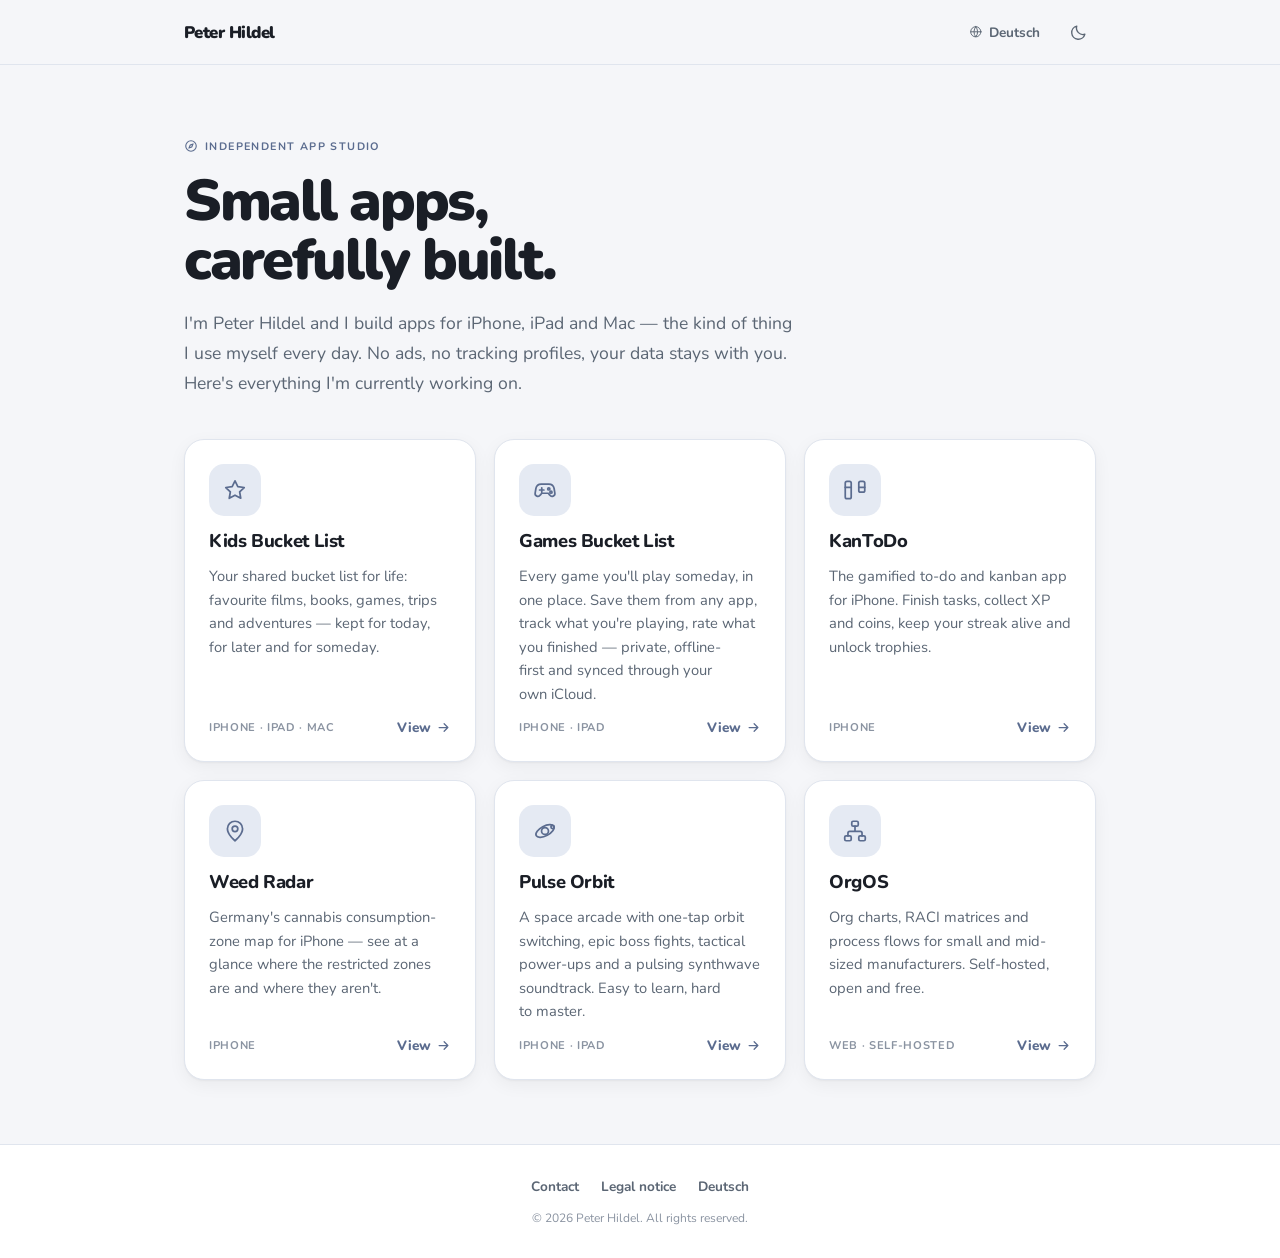
==== index-en.html @ e70637bc "Add the GitHub Pages user site as the hub above the app landing pages The app landing pages are proj" ====
<!DOCTYPE html>
<html lang="en">
<head>
  <meta charset="UTF-8">
  <meta name="viewport" content="width=device-width, initial-scale=1.0">
  <title>Peter Hildel – Apps for iPhone, iPad and Mac</title>
  <meta name="description" content="Apps by Peter Hildel: Kids Bucket List, Games Bucket List, KanToDo, Weed Radar, Pulse Orbit and OrgOS. Built privacy-first — no ads, no tracking profiles.">
  <meta name="theme-color" content="#F5F6F9" media="(prefers-color-scheme: light)">
  <meta name="theme-color" content="#13161B" media="(prefers-color-scheme: dark)">
  <link rel="canonical" href="https://v4ulthunt3r.github.io/index-en.html">
  <meta property="og:title" content="Peter Hildel – Apps for iPhone, iPad and Mac">
  <meta property="og:description" content="Kids Bucket List, Games Bucket List, KanToDo, Weed Radar, Pulse Orbit and OrgOS – all in one place.">
  <meta property="og:type" content="website">
  <meta property="og:url" content="https://v4ulthunt3r.github.io/index-en.html">
  <script>
    (function () {
      var saved = localStorage.getItem('theme');
      if (saved === 'dark' || (!saved && window.matchMedia('(prefers-color-scheme: dark)').matches)) {
        document.documentElement.classList.add('dark');
      }
    })();
  </script>
  <link rel="preconnect" href="https://fonts.googleapis.com">
  <link rel="preconnect" href="https://fonts.gstatic.com" crossorigin>
  <link href="https://fonts.googleapis.com/css2?family=Nunito:wght@400;600;700;800;900&display=swap" rel="stylesheet">
  <link rel="stylesheet" href="assets/site.css">
</head>
<body>
  <svg class="sprite" aria-hidden="true" focusable="false" xmlns="http://www.w3.org/2000/svg">
    <symbol id="i-compass" viewBox="0 0 24 24"><circle cx="12" cy="12" r="9"/><path d="M15.6 8.4 13.5 13.5 8.4 15.6l2.1-5.1z"/></symbol>
    <symbol id="i-star" viewBox="0 0 24 24"><path d="M12 3.5l2.6 5.3 5.9.9-4.2 4.1 1 5.8-5.3-2.8-5.3 2.8 1-5.8-4.2-4.1 5.9-.9z"/></symbol>
    <symbol id="i-gamepad" viewBox="0 0 24 24"><path d="M7 12h4M9 10v4"/><circle cx="15.5" cy="11" r="1"/><circle cx="17.5" cy="14" r="1"/><path d="M8.5 6.5h7a5 5 0 0 1 4.9 4.1l.7 4.2a2.6 2.6 0 0 1-4.7 1.9L15 15H9l-1.4 1.7a2.6 2.6 0 0 1-4.7-1.9l.7-4.2a5 5 0 0 1 4.9-4.1Z"/></symbol>
    <symbol id="i-board" viewBox="0 0 24 24"><rect x="3" y="4" width="5.5" height="16" rx="1.6"/><rect x="15.5" y="4" width="5.5" height="10" rx="1.6"/><path d="M3 9.5h5.5M15.5 9.5H21"/></symbol>
    <symbol id="i-pin" viewBox="0 0 24 24"><path d="M12 21s7-5.6 7-11a7 7 0 1 0-14 0c0 5.4 7 11 7 11Z"/><circle cx="12" cy="10" r="2.6"/></symbol>
    <symbol id="i-orbit" viewBox="0 0 24 24"><circle cx="12" cy="12" r="3.2"/><ellipse cx="12" cy="12" rx="9.2" ry="4.4" transform="rotate(-28 12 12)"/><circle cx="19" cy="8.4" r="1.5"/></symbol>
    <symbol id="i-org" viewBox="0 0 24 24"><rect x="9" y="3" width="6" height="4.5" rx="1.3"/><rect x="2.5" y="16.5" width="6" height="4.5" rx="1.3"/><rect x="15.5" y="16.5" width="6" height="4.5" rx="1.3"/><path d="M12 7.5v4.3M5.5 16.5v-2.6a1.6 1.6 0 0 1 1.6-1.6h9.8a1.6 1.6 0 0 1 1.6 1.6v2.6"/></symbol>
    <symbol id="i-arrow" viewBox="0 0 24 24"><path d="M5 12h14M13 6l6 6-6 6"/></symbol>
    <symbol id="i-moon" viewBox="0 0 24 24"><path d="M20 14.2A8.2 8.2 0 0 1 9.8 4 8.4 8.4 0 1 0 20 14.2Z"/></symbol>
    <symbol id="i-sun" viewBox="0 0 24 24"><circle cx="12" cy="12" r="4.2"/><path d="M12 2.6v2.1M12 19.3v2.1M4.4 4.4l1.5 1.5M18.1 18.1l1.5 1.5M2.6 12h2.1M19.3 12h2.1M4.4 19.6l1.5-1.5M18.1 5.9l1.5-1.5"/></symbol>
    <symbol id="i-globe" viewBox="0 0 24 24"><circle cx="12" cy="12" r="9"/><path d="M3 12h18M12 3a14 14 0 0 1 0 18 14 14 0 0 1 0-18Z"/></symbol>
    <symbol id="i-user" viewBox="0 0 24 24"><circle cx="12" cy="8" r="3.6"/><path d="M4.8 20a7.2 7.2 0 0 1 14.4 0"/></symbol>
    <symbol id="i-mail" viewBox="0 0 24 24"><rect x="2.8" y="5" width="18.4" height="14" rx="2.4"/><path d="m3.6 7 7.2 5.3a2 2 0 0 0 2.4 0L20.4 7"/></symbol>
    <symbol id="i-receipt" viewBox="0 0 24 24"><path d="M5.5 3h13v18l-2.2-1.5-2.1 1.5-2.2-1.5L9.8 21l-2.1-1.5L5.5 21Z"/><path d="M9 8h6M9 12h6"/></symbol>
    <symbol id="i-scale" viewBox="0 0 24 24"><path d="M12 4v16M7 20h10M5 8h14M5 8l-2.5 5.5a2.8 2.8 0 0 0 5 0Zm14 0-2.5 5.5a2.8 2.8 0 0 0 5 0Z"/><circle cx="12" cy="4.5" r="1.2"/></symbol>
  </svg>

  <nav class="nav">
    <div class="wrap nav-inner">
      <a class="brand" href="index-en.html">Peter Hildel</a>
      <div class="nav-actions">
        <a class="nav-link" href="index.html"><svg class="ico"><use href="#i-globe"/></svg> Deutsch</a>
        <button id="theme-toggle" class="icon-btn" aria-label="Toggle dark mode">
          <svg class="ico"><use id="theme-icon" href="#i-moon"/></svg>
        </button>
      </div>
    </div>
  </nav>

  <header class="wrap hero">
    <p class="eyebrow"><svg class="ico"><use href="#i-compass"/></svg> Independent app studio</p>
    <h1 class="display">Small apps,<br>carefully built.</h1>
    <p class="lede">
      I'm Peter Hildel and I build apps for iPhone, iPad and Mac — the kind of thing I use
      myself every day. No ads, no tracking profiles, your data stays with you. Here's
      everything I'm currently working on.
    </p>
  </header>

  <main class="wrap">
    <div class="grid">

      <a class="card" href="KidsBucketList/index-en.html">
        <span class="card-glyph"><svg class="ico"><use href="#i-star"/></svg></span>
        <h2>Kids Bucket List</h2>
        <p>Your shared bucket list for life: favourite films, books, games, trips and
           adventures — kept for today, for later and for someday.</p>
        <span class="meta">
          <span class="platform">iPhone · iPad · Mac</span>
          <span class="go">View <svg class="ico"><use href="#i-arrow"/></svg></span>
        </span>
      </a>

      <a class="card" href="GamesBucketList/index.html">
        <span class="card-glyph"><svg class="ico"><use href="#i-gamepad"/></svg></span>
        <h2>Games Bucket List</h2>
        <p>Every game you'll play someday, in one place. Save them from any app, track what
           you're playing, rate what you finished — private, offline-first and synced
           through your own iCloud.</p>
        <span class="meta">
          <span class="platform">iPhone · iPad</span>
          <span class="go">View <svg class="ico"><use href="#i-arrow"/></svg></span>
        </span>
      </a>

      <a class="card" href="KanToDoWeb/index.html">
        <span class="card-glyph"><svg class="ico"><use href="#i-board"/></svg></span>
        <h2>KanToDo</h2>
        <p>The gamified to-do and kanban app for iPhone. Finish tasks, collect XP and coins,
           keep your streak alive and unlock trophies.</p>
        <span class="meta">
          <span class="platform">iPhone</span>
          <span class="go">View <svg class="ico"><use href="#i-arrow"/></svg></span>
        </span>
      </a>

      <a class="card" href="Weed-Radar/index.html">
        <span class="card-glyph"><svg class="ico"><use href="#i-pin"/></svg></span>
        <h2>Weed Radar</h2>
        <p>Germany's cannabis consumption-zone map for iPhone — see at a glance where the
           restricted zones are and where they aren't.</p>
        <span class="meta">
          <span class="platform">iPhone</span>
          <span class="go">View <svg class="ico"><use href="#i-arrow"/></svg></span>
        </span>
      </a>

      <a class="card" href="pulse-orbit/index-en.html">
        <span class="card-glyph"><svg class="ico"><use href="#i-orbit"/></svg></span>
        <h2>Pulse Orbit</h2>
        <p>A space arcade with one-tap orbit switching, epic boss fights, tactical power-ups
           and a pulsing synthwave soundtrack. Easy to learn, hard to master.</p>
        <span class="meta">
          <span class="platform">iPhone · iPad</span>
          <span class="go">View <svg class="ico"><use href="#i-arrow"/></svg></span>
        </span>
      </a>

      <a class="card" href="Org-OS/index.html">
        <span class="card-glyph"><svg class="ico"><use href="#i-org"/></svg></span>
        <h2>OrgOS</h2>
        <p>Org charts, RACI matrices and process flows for small and mid-sized
           manufacturers. Self-hosted, open and free.</p>
        <span class="meta">
          <span class="platform">Web · Self-hosted</span>
          <span class="go">View <svg class="ico"><use href="#i-arrow"/></svg></span>
        </span>
      </a>

    </div>
  </main>

  <footer class="footer">
    <div class="wrap">
      <div class="footer-links">
        <a href="mailto:peter@hildel.com">Contact</a>
        <a href="impressum-en.html">Legal notice</a>
        <a href="index.html">Deutsch</a>
      </div>
      <p class="copy">&copy; 2026 Peter Hildel. All rights reserved.</p>
    </div>
  </footer>

  <script src="assets/theme.js"></script>
</body>
</html>
---- assets/site.css ----
/* ── TOKENS ──
   Neutral slate palette on purpose: this page is the hub above the individual
   apps, so it must not borrow any single app's brand colour. */
:root {
  --accent:#5B6C8F; --accent-soft:#E5EAF3;
  --bg:#F5F6F9; --surface:#FFFFFF; --surf-muted:#EDF0F5;
  --stroke:#E0E5EE;
  --text-pri:#1A1E26; --text-sec:#5B6674; --text-ter:#8A93A1;
}
.dark {
  --accent:#9EB2D8; --accent-soft:#293142;
  --bg:#13161B; --surface:#1C2027; --surf-muted:#232831;
  --stroke:#2B313B;
  --text-pri:#EDF1F7; --text-sec:#A6B0BE; --text-ter:#7F8996;
}

*, *::before, *::after { box-sizing:border-box; }
html { scroll-behavior:smooth; -webkit-text-size-adjust:100%; }
body {
  margin:0; min-height:100vh;
  display:flex; flex-direction:column;
  font-family:'Nunito', -apple-system, BlinkMacSystemFont, 'Segoe UI', sans-serif;
  background:var(--bg); color:var(--text-pri);
  transition:background 250ms ease, color 250ms ease;
}
a { color:inherit; text-decoration:none; }
::selection { background:var(--accent-soft); color:var(--text-pri); }
:focus-visible { outline:2px solid var(--accent); outline-offset:3px; border-radius:10px; }
h1, h2, h3 { text-wrap:balance; margin:0; }
p { text-wrap:pretty; margin:0; }

.wrap { width:100%; max-width:960px; margin:0 auto; padding:0 24px; }

/* ── ICONS ──
   Stroked with currentColor so they inherit whatever they sit in — same
   line-icon language as the app landing pages. */
.sprite { position:absolute; width:0; height:0; overflow:hidden; }
.ico {
  width:1em; height:1em; flex:none;
  fill:none; stroke:currentColor;
  stroke-width:1.7; stroke-linecap:round; stroke-linejoin:round;
  vertical-align:-0.14em;
}

/* ── NAV ── */
.nav {
  position:sticky; top:0; z-index:50;
  background:color-mix(in srgb, var(--bg) 88%, transparent);
  backdrop-filter:blur(20px) saturate(1.8);
  -webkit-backdrop-filter:blur(20px) saturate(1.8);
  border-bottom:1px solid var(--stroke);
}
.nav-inner { display:flex; align-items:center; justify-content:space-between; padding-block:14px; }
.brand { font-weight:900; letter-spacing:-0.03em; font-size:1.05rem; }
.nav-actions { display:flex; align-items:center; gap:6px; }
.icon-btn {
  display:inline-flex; align-items:center; justify-content:center;
  width:36px; height:36px; border-radius:999px;
  background:none; border:0; cursor:pointer; color:var(--text-sec);
  transition:background .2s ease, color .2s ease;
}
.icon-btn:hover { background:var(--surf-muted); color:var(--text-pri); }
.icon-btn .ico { width:19px; height:19px; }
.nav-link {
  display:inline-flex; align-items:center; gap:6px;
  padding:8px 14px; border-radius:999px;
  font-size:.85rem; font-weight:700; color:var(--text-sec);
  transition:background .2s ease, color .2s ease;
}
.nav-link:hover { background:var(--surf-muted); color:var(--text-pri); }

/* ── HERO ── */
.hero { padding-block:72px 40px; }
.eyebrow {
  display:inline-flex; align-items:center; gap:7px;
  font-size:.675rem; font-weight:700; letter-spacing:.13em;
  text-transform:uppercase; color:var(--accent); margin-bottom:18px;
}
.eyebrow .ico { width:14px; height:14px; stroke-width:1.9; }
.display {
  font-size:clamp(2.3rem, 5.5vw, 3.6rem);
  font-weight:900; letter-spacing:-0.04em; line-height:1.04;
}
.lede {
  margin-top:18px; max-width:56ch;
  font-size:clamp(1rem, 1.4vw, 1.1rem); line-height:1.7; color:var(--text-sec);
}

/* ── APP GRID ── */
.grid {
  display:grid; gap:18px; padding-bottom:64px;
  grid-template-columns:repeat(auto-fill, minmax(280px, 1fr));
}
.card {
  display:flex; flex-direction:column; gap:12px;
  padding:24px; border-radius:20px;
  background:var(--surface); border:1px solid var(--stroke);
  box-shadow:0 1px 2px rgba(16,20,28,.04), 0 5px 18px rgba(16,20,28,.05);
  transition:transform .25s ease, box-shadow .25s ease, border-color .25s ease;
}
.dark .card { box-shadow:0 4px 20px rgba(0,0,0,.22); }
.card:hover {
  transform:translateY(-3px); border-color:color-mix(in srgb, var(--accent) 45%, var(--stroke));
  box-shadow:0 2px 4px rgba(16,20,28,.05), 0 14px 34px rgba(16,20,28,.09);
}
.dark .card:hover { box-shadow:0 10px 32px rgba(0,0,0,.34); }
.card-glyph {
  width:52px; height:52px; border-radius:15px;
  display:flex; align-items:center; justify-content:center;
  background:var(--accent-soft); color:var(--accent);
}
.card-glyph .ico { width:26px; height:26px; stroke-width:1.6; }
.card h2 { font-size:1.15rem; font-weight:800; letter-spacing:-0.02em; }
.card p { font-size:.92rem; line-height:1.6; color:var(--text-sec); flex:1; }
.meta { display:flex; align-items:center; justify-content:space-between; gap:12px; }
.platform {
  font-size:.7rem; font-weight:700; letter-spacing:.06em;
  text-transform:uppercase; color:var(--text-ter);
}
.go { display:inline-flex; align-items:center; gap:5px; font-size:.85rem; font-weight:800; color:var(--accent); }
.go .ico { width:15px; height:15px; stroke-width:2; transition:transform .2s ease; }
.card:hover .go .ico { transform:translateX(3px); }

/* ── FOOTER ── */
.footer { margin-top:auto; border-top:1px solid var(--stroke); background:var(--surface); padding:32px 0; }
.footer-links { display:flex; flex-wrap:wrap; gap:22px; justify-content:center; margin-bottom:14px; }
.footer-links a { font-size:.85rem; font-weight:700; color:var(--text-sec); transition:color .2s ease; }
.footer-links a:hover { color:var(--accent); }
.copy { text-align:center; font-size:.75rem; color:var(--text-ter); }

/* ── LEGAL PAGES ── */
.legal { padding-block:56px 72px; max-width:720px; }
.legal h1 { font-size:clamp(2rem, 4vw, 2.6rem); font-weight:900; letter-spacing:-0.03em; margin-bottom:32px; }
.legal section {
  padding:24px; border-radius:18px; margin-bottom:16px;
  background:var(--surface); border:1px solid var(--stroke);
}
.legal h2 {
  display:flex; align-items:center; gap:9px;
  font-size:1.05rem; font-weight:800; margin-bottom:10px;
}
.legal h2 .ico { width:19px; height:19px; color:var(--accent); }
.legal p { color:var(--text-sec); line-height:1.7; font-size:.95rem; }
.legal a { color:var(--accent); font-weight:700; }
.legal a:hover { text-decoration:underline; }
.back {
  display:inline-flex; align-items:center; gap:8px; margin-top:22px;
  padding:12px 26px; border-radius:999px;
  background:var(--accent); color:#fff; font-weight:800; font-size:.9rem;
  transition:filter .2s ease;
}
.back:hover { filter:brightness(1.08); }

@media (prefers-reduced-motion: reduce) {
  *, *::before, *::after {
    animation-duration:.01ms !important; transition-duration:.01ms !important;
    scroll-behavior:auto !important;
  }
}
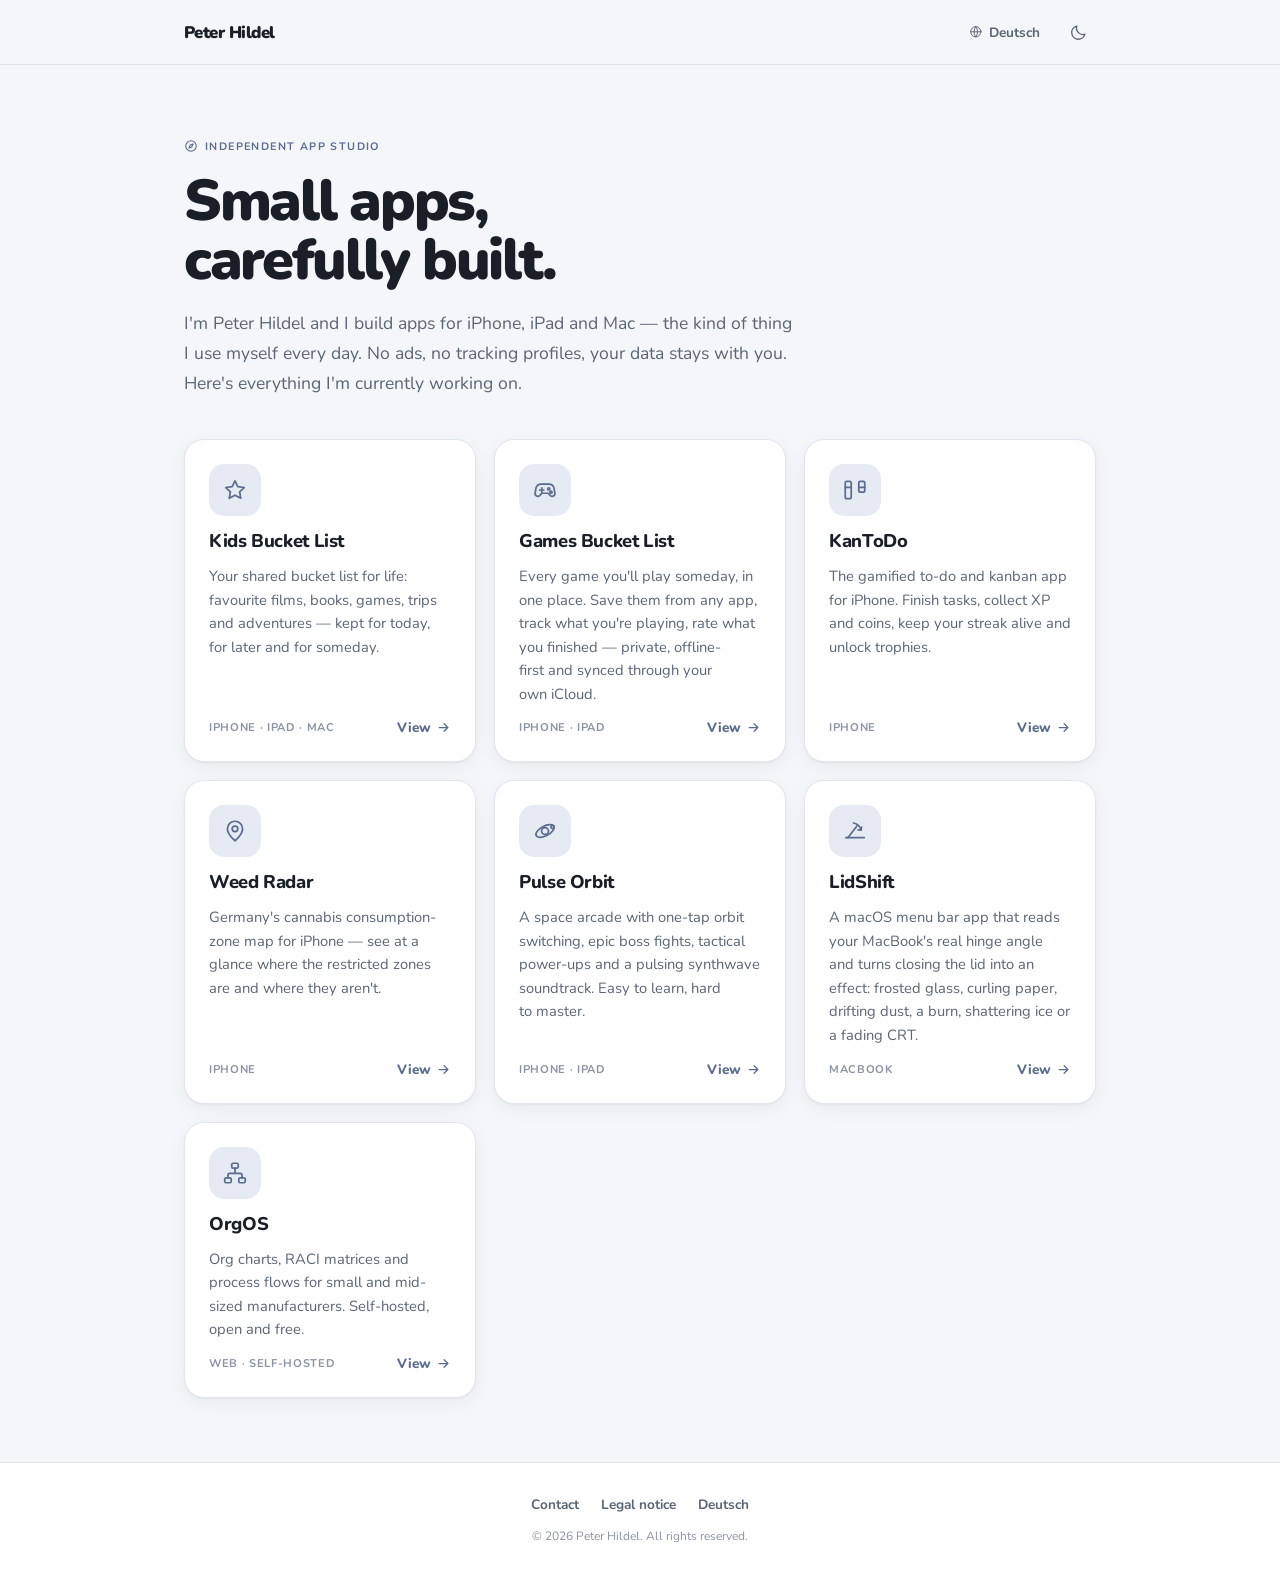
==== commit bb448016: "Add LidShift to the app hub The landing page at lidshift-website was live but unlinked from the hub." ====
--- a/index-en.html
+++ b/index-en.html
@@ -4,12 +4,12 @@
   <meta charset="UTF-8">
   <meta name="viewport" content="width=device-width, initial-scale=1.0">
   <title>Peter Hildel – Apps for iPhone, iPad and Mac</title>
-  <meta name="description" content="Apps by Peter Hildel: Kids Bucket List, Games Bucket List, KanToDo, Weed Radar, Pulse Orbit and OrgOS. Built privacy-first — no ads, no tracking profiles.">
+  <meta name="description" content="Apps by Peter Hildel: Kids Bucket List, Games Bucket List, KanToDo, Weed Radar, Pulse Orbit, LidShift and OrgOS. Built privacy-first — no ads, no tracking profiles.">
   <meta name="theme-color" content="#F5F6F9" media="(prefers-color-scheme: light)">
   <meta name="theme-color" content="#13161B" media="(prefers-color-scheme: dark)">
   <link rel="canonical" href="https://v4ulthunt3r.github.io/index-en.html">
   <meta property="og:title" content="Peter Hildel – Apps for iPhone, iPad and Mac">
-  <meta property="og:description" content="Kids Bucket List, Games Bucket List, KanToDo, Weed Radar, Pulse Orbit and OrgOS – all in one place.">
+  <meta property="og:description" content="Kids Bucket List, Games Bucket List, KanToDo, Weed Radar, Pulse Orbit, LidShift and OrgOS – all in one place.">
   <meta property="og:type" content="website">
   <meta property="og:url" content="https://v4ulthunt3r.github.io/index-en.html">
   <script>
@@ -33,6 +33,7 @@
     <symbol id="i-board" viewBox="0 0 24 24"><rect x="3" y="4" width="5.5" height="16" rx="1.6"/><rect x="15.5" y="4" width="5.5" height="10" rx="1.6"/><path d="M3 9.5h5.5M15.5 9.5H21"/></symbol>
     <symbol id="i-pin" viewBox="0 0 24 24"><path d="M12 21s7-5.6 7-11a7 7 0 1 0-14 0c0 5.4 7 11 7 11Z"/><circle cx="12" cy="10" r="2.6"/></symbol>
     <symbol id="i-orbit" viewBox="0 0 24 24"><circle cx="12" cy="12" r="3.2"/><ellipse cx="12" cy="12" rx="9.2" ry="4.4" transform="rotate(-28 12 12)"/><circle cx="19" cy="8.4" r="1.5"/></symbol>
+    <symbol id="i-lid" viewBox="0 0 24 24"><path d="M3.5 18.2h17"/><path d="M5.4 18.2 13.8 7.4"/><path d="M10.6 4.6a9 9 0 0 1 7 6.6"/><path d="m14.9 10.9 2.7.3.4-2.7"/></symbol>
     <symbol id="i-org" viewBox="0 0 24 24"><rect x="9" y="3" width="6" height="4.5" rx="1.3"/><rect x="2.5" y="16.5" width="6" height="4.5" rx="1.3"/><rect x="15.5" y="16.5" width="6" height="4.5" rx="1.3"/><path d="M12 7.5v4.3M5.5 16.5v-2.6a1.6 1.6 0 0 1 1.6-1.6h9.8a1.6 1.6 0 0 1 1.6 1.6v2.6"/></symbol>
     <symbol id="i-arrow" viewBox="0 0 24 24"><path d="M5 12h14M13 6l6 6-6 6"/></symbol>
     <symbol id="i-moon" viewBox="0 0 24 24"><path d="M20 14.2A8.2 8.2 0 0 1 9.8 4 8.4 8.4 0 1 0 20 14.2Z"/></symbol>
@@ -125,6 +126,18 @@
         </span>
       </a>
 
+      <a class="card" href="lidshift-website/index.html">
+        <span class="card-glyph"><svg class="ico"><use href="#i-lid"/></svg></span>
+        <h2>LidShift</h2>
+        <p>A macOS menu bar app that reads your MacBook's real hinge angle and turns closing
+           the lid into an effect: frosted glass, curling paper, drifting dust, a burn,
+           shattering ice or a fading CRT.</p>
+        <span class="meta">
+          <span class="platform">MacBook</span>
+          <span class="go">View <svg class="ico"><use href="#i-arrow"/></svg></span>
+        </span>
+      </a>
+
       <a class="card" href="Org-OS/index.html">
         <span class="card-glyph"><svg class="ico"><use href="#i-org"/></svg></span>
         <h2>OrgOS</h2>
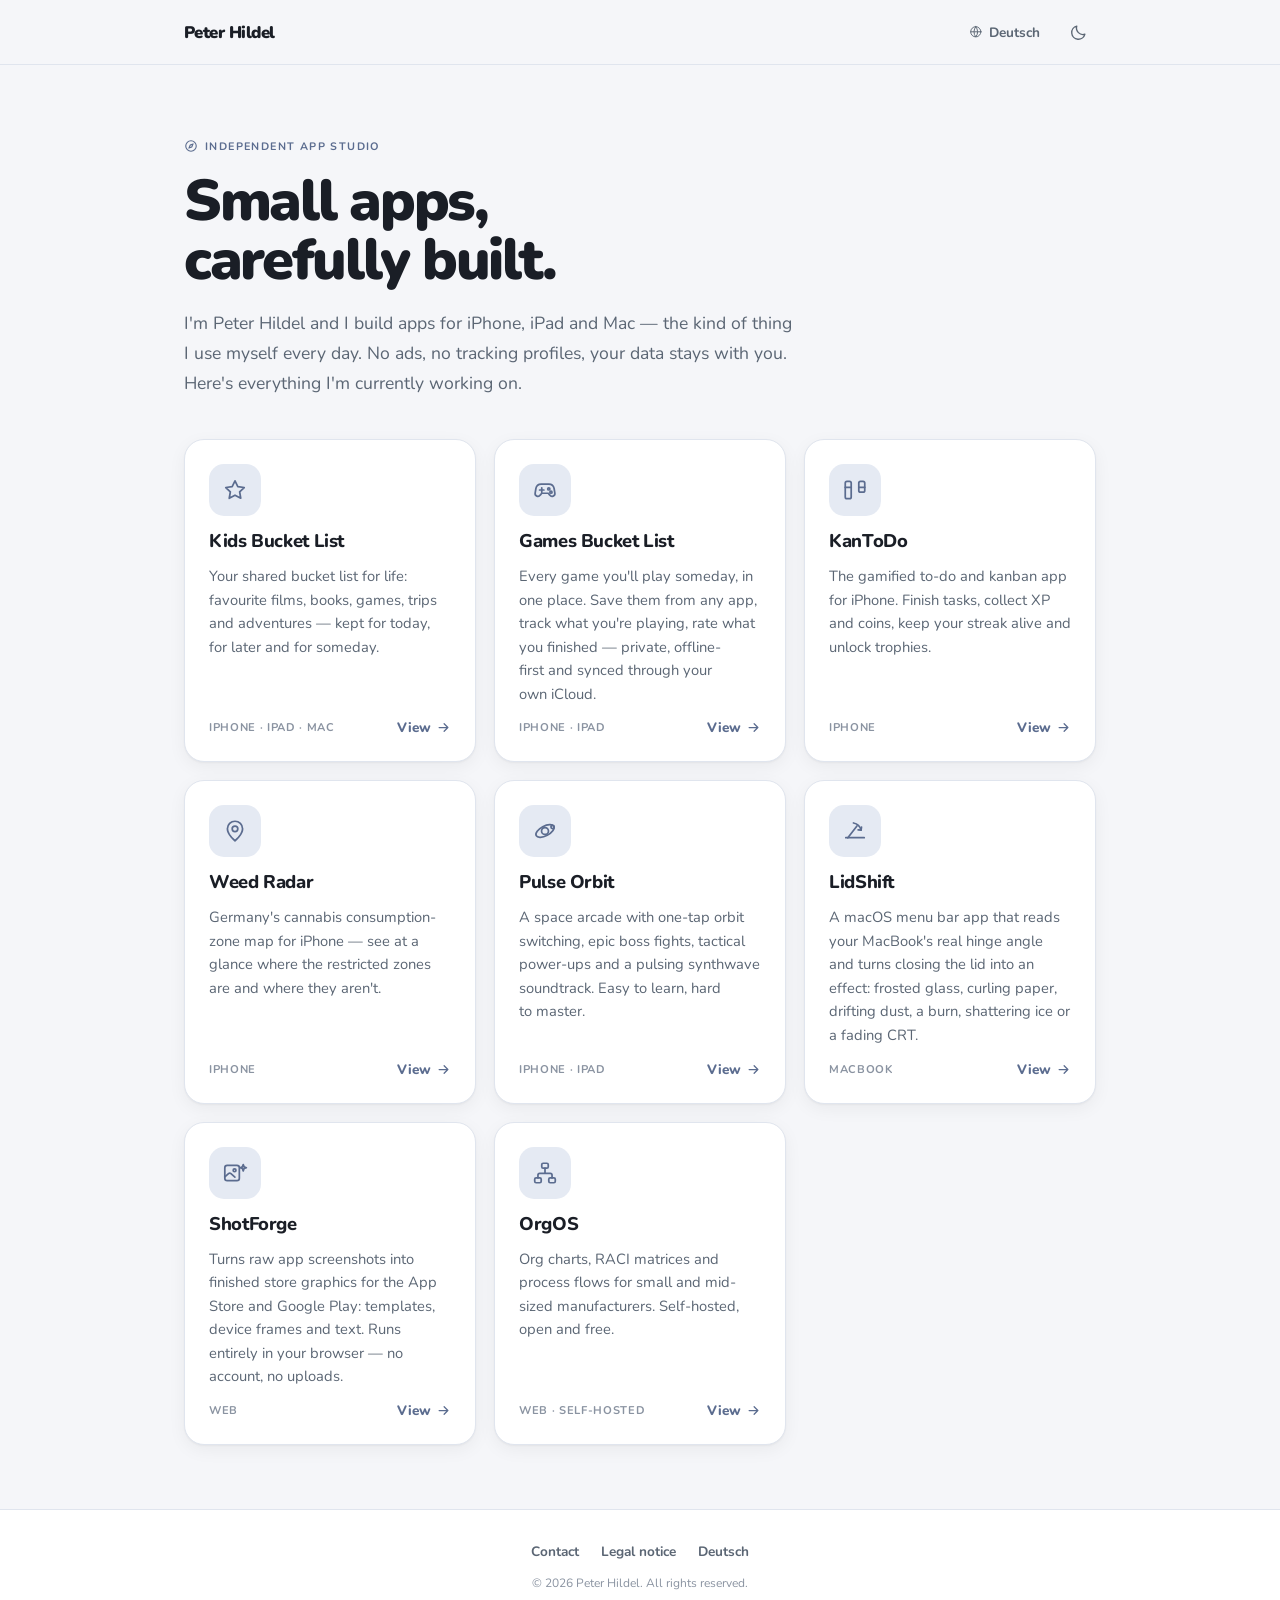
==== commit 8e694db6: "Add ShotForge to the app hub ShotForge was the last project still missing from the hub. It sits next" ====
--- a/index-en.html
+++ b/index-en.html
@@ -4,12 +4,12 @@
   <meta charset="UTF-8">
   <meta name="viewport" content="width=device-width, initial-scale=1.0">
   <title>Peter Hildel – Apps for iPhone, iPad and Mac</title>
-  <meta name="description" content="Apps by Peter Hildel: Kids Bucket List, Games Bucket List, KanToDo, Weed Radar, Pulse Orbit, LidShift and OrgOS. Built privacy-first — no ads, no tracking profiles.">
+  <meta name="description" content="Apps by Peter Hildel: Kids Bucket List, Games Bucket List, KanToDo, Weed Radar, Pulse Orbit, LidShift, ShotForge and OrgOS. Built privacy-first — no ads, no tracking profiles.">
   <meta name="theme-color" content="#F5F6F9" media="(prefers-color-scheme: light)">
   <meta name="theme-color" content="#13161B" media="(prefers-color-scheme: dark)">
   <link rel="canonical" href="https://v4ulthunt3r.github.io/index-en.html">
   <meta property="og:title" content="Peter Hildel – Apps for iPhone, iPad and Mac">
-  <meta property="og:description" content="Kids Bucket List, Games Bucket List, KanToDo, Weed Radar, Pulse Orbit, LidShift and OrgOS – all in one place.">
+  <meta property="og:description" content="Kids Bucket List, Games Bucket List, KanToDo, Weed Radar, Pulse Orbit, LidShift, ShotForge and OrgOS – all in one place.">
   <meta property="og:type" content="website">
   <meta property="og:url" content="https://v4ulthunt3r.github.io/index-en.html">
   <script>
@@ -34,6 +34,7 @@
     <symbol id="i-pin" viewBox="0 0 24 24"><path d="M12 21s7-5.6 7-11a7 7 0 1 0-14 0c0 5.4 7 11 7 11Z"/><circle cx="12" cy="10" r="2.6"/></symbol>
     <symbol id="i-orbit" viewBox="0 0 24 24"><circle cx="12" cy="12" r="3.2"/><ellipse cx="12" cy="12" rx="9.2" ry="4.4" transform="rotate(-28 12 12)"/><circle cx="19" cy="8.4" r="1.5"/></symbol>
     <symbol id="i-lid" viewBox="0 0 24 24"><path d="M3.5 18.2h17"/><path d="M5.4 18.2 13.8 7.4"/><path d="M10.6 4.6a9 9 0 0 1 7 6.6"/><path d="m14.9 10.9 2.7.3.4-2.7"/></symbol>
+    <symbol id="i-shot" viewBox="0 0 24 24"><rect x="2.6" y="5" width="13.4" height="14" rx="2.2"/><path d="M2.6 15.6 6 12.6a1.7 1.7 0 0 1 2.3 0l3.6 3.2"/><circle cx="11.6" cy="9.4" r="1.3"/><path d="M19.6 4.2l.8 2.1 2.1.8-2.1.8-.8 2.1-.8-2.1-2.1-.8 2.1-.8z"/></symbol>
     <symbol id="i-org" viewBox="0 0 24 24"><rect x="9" y="3" width="6" height="4.5" rx="1.3"/><rect x="2.5" y="16.5" width="6" height="4.5" rx="1.3"/><rect x="15.5" y="16.5" width="6" height="4.5" rx="1.3"/><path d="M12 7.5v4.3M5.5 16.5v-2.6a1.6 1.6 0 0 1 1.6-1.6h9.8a1.6 1.6 0 0 1 1.6 1.6v2.6"/></symbol>
     <symbol id="i-arrow" viewBox="0 0 24 24"><path d="M5 12h14M13 6l6 6-6 6"/></symbol>
     <symbol id="i-moon" viewBox="0 0 24 24"><path d="M20 14.2A8.2 8.2 0 0 1 9.8 4 8.4 8.4 0 1 0 20 14.2Z"/></symbol>
@@ -138,6 +139,18 @@
         </span>
       </a>
 
+      <a class="card" href="https://shotforge.studio">
+        <span class="card-glyph"><svg class="ico"><use href="#i-shot"/></svg></span>
+        <h2>ShotForge</h2>
+        <p>Turns raw app screenshots into finished store graphics for the App Store and
+           Google Play: templates, device frames and text. Runs entirely in your browser —
+           no account, no uploads.</p>
+        <span class="meta">
+          <span class="platform">Web</span>
+          <span class="go">View <svg class="ico"><use href="#i-arrow"/></svg></span>
+        </span>
+      </a>
+
       <a class="card" href="Org-OS/index.html">
         <span class="card-glyph"><svg class="ico"><use href="#i-org"/></svg></span>
         <h2>OrgOS</h2>
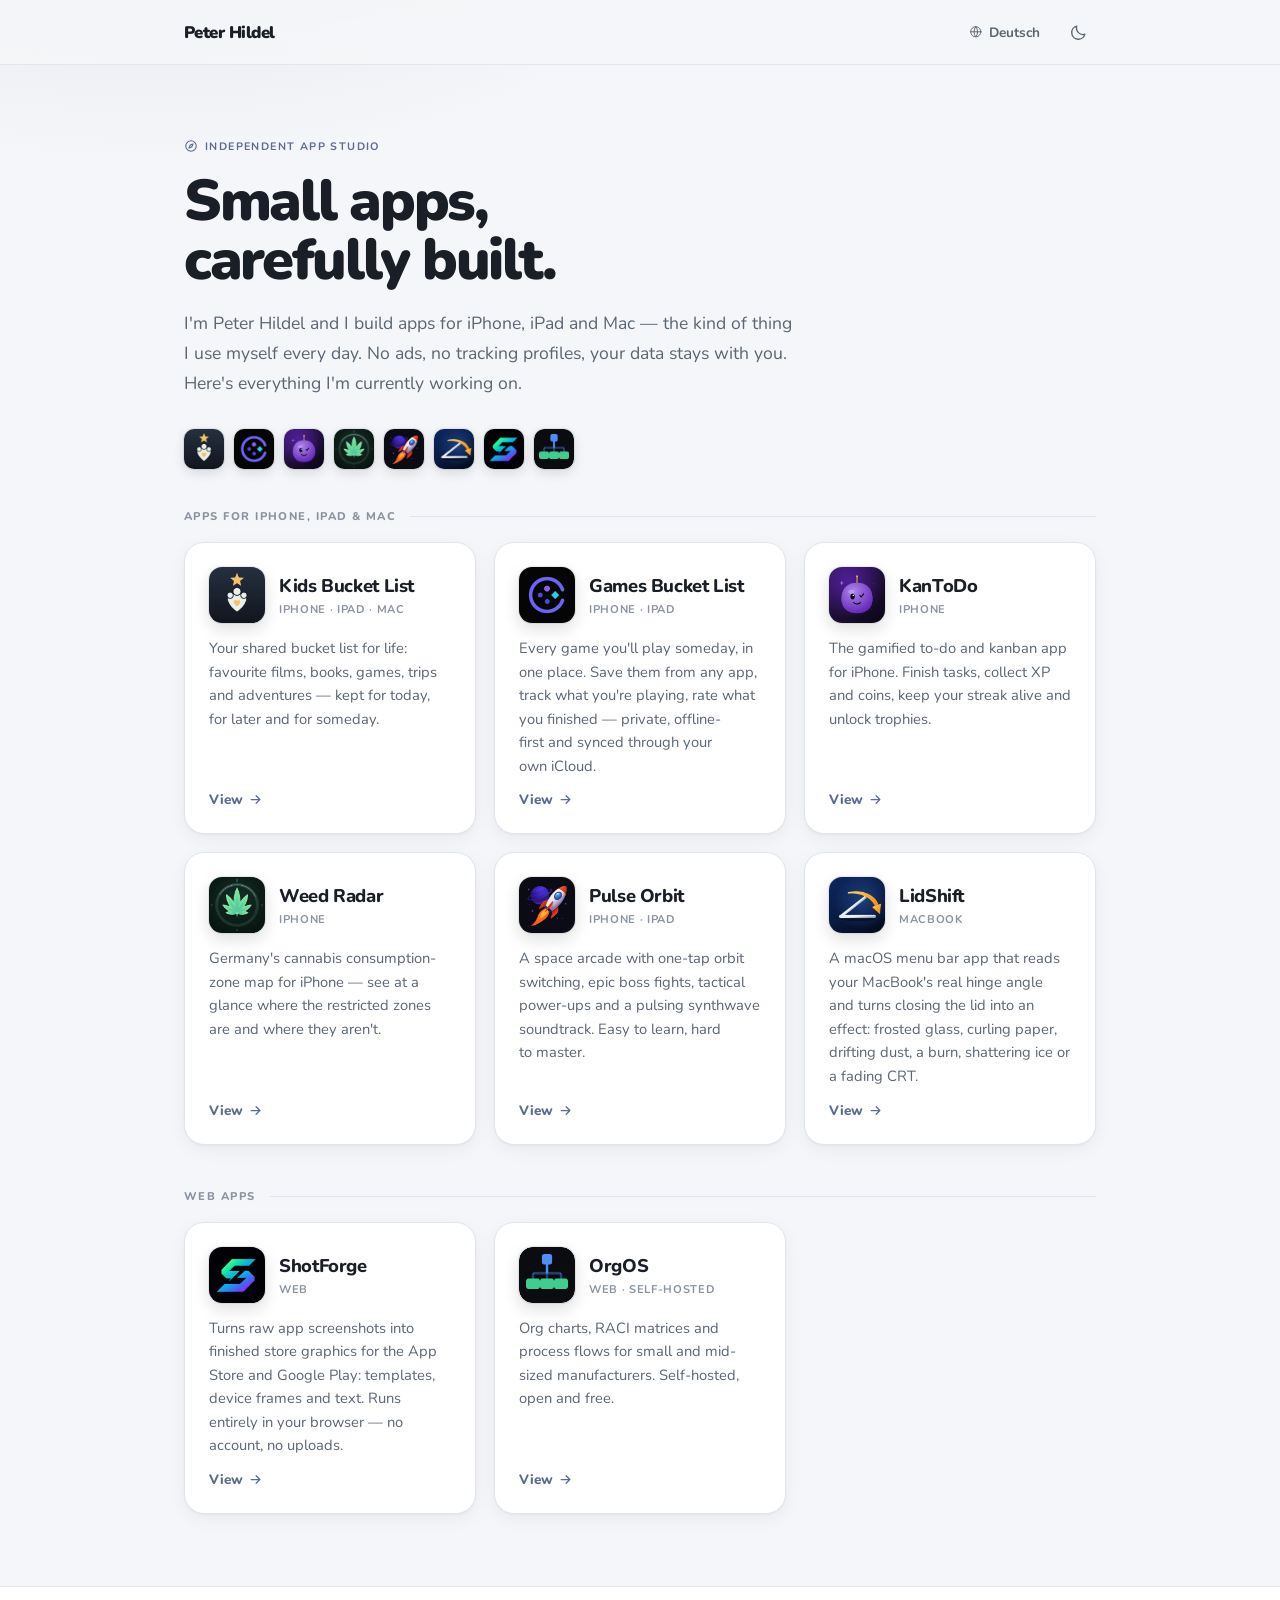
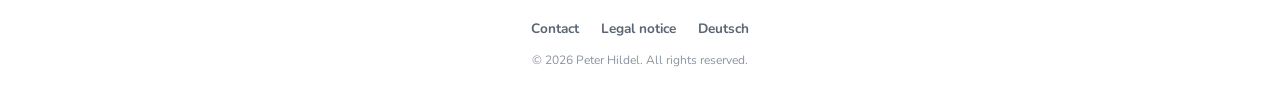
==== commit b70b70da: "Show the real app icons and group the hub into apps and web Every card carried the same slate glyph " ====
--- a/index-en.html
+++ b/index-en.html
@@ -28,14 +28,6 @@
 <body>
   <svg class="sprite" aria-hidden="true" focusable="false" xmlns="http://www.w3.org/2000/svg">
     <symbol id="i-compass" viewBox="0 0 24 24"><circle cx="12" cy="12" r="9"/><path d="M15.6 8.4 13.5 13.5 8.4 15.6l2.1-5.1z"/></symbol>
-    <symbol id="i-star" viewBox="0 0 24 24"><path d="M12 3.5l2.6 5.3 5.9.9-4.2 4.1 1 5.8-5.3-2.8-5.3 2.8 1-5.8-4.2-4.1 5.9-.9z"/></symbol>
-    <symbol id="i-gamepad" viewBox="0 0 24 24"><path d="M7 12h4M9 10v4"/><circle cx="15.5" cy="11" r="1"/><circle cx="17.5" cy="14" r="1"/><path d="M8.5 6.5h7a5 5 0 0 1 4.9 4.1l.7 4.2a2.6 2.6 0 0 1-4.7 1.9L15 15H9l-1.4 1.7a2.6 2.6 0 0 1-4.7-1.9l.7-4.2a5 5 0 0 1 4.9-4.1Z"/></symbol>
-    <symbol id="i-board" viewBox="0 0 24 24"><rect x="3" y="4" width="5.5" height="16" rx="1.6"/><rect x="15.5" y="4" width="5.5" height="10" rx="1.6"/><path d="M3 9.5h5.5M15.5 9.5H21"/></symbol>
-    <symbol id="i-pin" viewBox="0 0 24 24"><path d="M12 21s7-5.6 7-11a7 7 0 1 0-14 0c0 5.4 7 11 7 11Z"/><circle cx="12" cy="10" r="2.6"/></symbol>
-    <symbol id="i-orbit" viewBox="0 0 24 24"><circle cx="12" cy="12" r="3.2"/><ellipse cx="12" cy="12" rx="9.2" ry="4.4" transform="rotate(-28 12 12)"/><circle cx="19" cy="8.4" r="1.5"/></symbol>
-    <symbol id="i-lid" viewBox="0 0 24 24"><path d="M3.5 18.2h17"/><path d="M5.4 18.2 13.8 7.4"/><path d="M10.6 4.6a9 9 0 0 1 7 6.6"/><path d="m14.9 10.9 2.7.3.4-2.7"/></symbol>
-    <symbol id="i-shot" viewBox="0 0 24 24"><rect x="2.6" y="5" width="13.4" height="14" rx="2.2"/><path d="M2.6 15.6 6 12.6a1.7 1.7 0 0 1 2.3 0l3.6 3.2"/><circle cx="11.6" cy="9.4" r="1.3"/><path d="M19.6 4.2l.8 2.1 2.1.8-2.1.8-.8 2.1-.8-2.1-2.1-.8 2.1-.8z"/></symbol>
-    <symbol id="i-org" viewBox="0 0 24 24"><rect x="9" y="3" width="6" height="4.5" rx="1.3"/><rect x="2.5" y="16.5" width="6" height="4.5" rx="1.3"/><rect x="15.5" y="16.5" width="6" height="4.5" rx="1.3"/><path d="M12 7.5v4.3M5.5 16.5v-2.6a1.6 1.6 0 0 1 1.6-1.6h9.8a1.6 1.6 0 0 1 1.6 1.6v2.6"/></symbol>
     <symbol id="i-arrow" viewBox="0 0 24 24"><path d="M5 12h14M13 6l6 6-6 6"/></symbol>
     <symbol id="i-moon" viewBox="0 0 24 24"><path d="M20 14.2A8.2 8.2 0 0 1 9.8 4 8.4 8.4 0 1 0 20 14.2Z"/></symbol>
     <symbol id="i-sun" viewBox="0 0 24 24"><circle cx="12" cy="12" r="4.2"/><path d="M12 2.6v2.1M12 19.3v2.1M4.4 4.4l1.5 1.5M18.1 18.1l1.5 1.5M2.6 12h2.1M19.3 12h2.1M4.4 19.6l1.5-1.5M18.1 5.9l1.5-1.5"/></symbol>
@@ -66,103 +58,145 @@
       myself every day. No ads, no tracking profiles, your data stays with you. Here's
       everything I'm currently working on.
     </p>
+    <div class="dock" aria-hidden="true">
+      <img src="assets/icons/kids-bucket-list.webp" alt="" width="40" height="40" style="--i:0">
+      <img src="assets/icons/games-bucket-list.webp" alt="" width="40" height="40" style="--i:1">
+      <img src="assets/icons/kantodo.webp" alt="" width="40" height="40" style="--i:2">
+      <img src="assets/icons/weed-radar.webp" alt="" width="40" height="40" style="--i:3">
+      <img src="assets/icons/pulse-orbit.webp" alt="" width="40" height="40" style="--i:4">
+      <img src="assets/icons/lidshift.webp" alt="" width="40" height="40" style="--i:5">
+      <img src="assets/icons/shotforge.webp" alt="" width="40" height="40" style="--i:6">
+      <img src="assets/icons/orgos.webp" alt="" width="40" height="40" style="--i:7">
+    </div>
   </header>
 
   <main class="wrap">
-    <div class="grid">
-
-      <a class="card" href="KidsBucketList/index-en.html">
-        <span class="card-glyph"><svg class="ico"><use href="#i-star"/></svg></span>
-        <h2>Kids Bucket List</h2>
-        <p>Your shared bucket list for life: favourite films, books, games, trips and
-           adventures — kept for today, for later and for someday.</p>
-        <span class="meta">
-          <span class="platform">iPhone · iPad · Mac</span>
-          <span class="go">View <svg class="ico"><use href="#i-arrow"/></svg></span>
-        </span>
-      </a>
-
-      <a class="card" href="GamesBucketList/index.html">
-        <span class="card-glyph"><svg class="ico"><use href="#i-gamepad"/></svg></span>
-        <h2>Games Bucket List</h2>
-        <p>Every game you'll play someday, in one place. Save them from any app, track what
-           you're playing, rate what you finished — private, offline-first and synced
-           through your own iCloud.</p>
-        <span class="meta">
-          <span class="platform">iPhone · iPad</span>
-          <span class="go">View <svg class="ico"><use href="#i-arrow"/></svg></span>
-        </span>
-      </a>
-
-      <a class="card" href="KanToDoWeb/index.html">
-        <span class="card-glyph"><svg class="ico"><use href="#i-board"/></svg></span>
-        <h2>KanToDo</h2>
-        <p>The gamified to-do and kanban app for iPhone. Finish tasks, collect XP and coins,
-           keep your streak alive and unlock trophies.</p>
-        <span class="meta">
-          <span class="platform">iPhone</span>
-          <span class="go">View <svg class="ico"><use href="#i-arrow"/></svg></span>
-        </span>
-      </a>
-
-      <a class="card" href="Weed-Radar/index.html">
-        <span class="card-glyph"><svg class="ico"><use href="#i-pin"/></svg></span>
-        <h2>Weed Radar</h2>
-        <p>Germany's cannabis consumption-zone map for iPhone — see at a glance where the
-           restricted zones are and where they aren't.</p>
-        <span class="meta">
-          <span class="platform">iPhone</span>
-          <span class="go">View <svg class="ico"><use href="#i-arrow"/></svg></span>
-        </span>
-      </a>
-
-      <a class="card" href="pulse-orbit/index-en.html">
-        <span class="card-glyph"><svg class="ico"><use href="#i-orbit"/></svg></span>
-        <h2>Pulse Orbit</h2>
-        <p>A space arcade with one-tap orbit switching, epic boss fights, tactical power-ups
-           and a pulsing synthwave soundtrack. Easy to learn, hard to master.</p>
-        <span class="meta">
-          <span class="platform">iPhone · iPad</span>
-          <span class="go">View <svg class="ico"><use href="#i-arrow"/></svg></span>
-        </span>
-      </a>
-
-      <a class="card" href="lidshift-website/index.html">
-        <span class="card-glyph"><svg class="ico"><use href="#i-lid"/></svg></span>
-        <h2>LidShift</h2>
-        <p>A macOS menu bar app that reads your MacBook's real hinge angle and turns closing
-           the lid into an effect: frosted glass, curling paper, drifting dust, a burn,
-           shattering ice or a fading CRT.</p>
-        <span class="meta">
-          <span class="platform">MacBook</span>
-          <span class="go">View <svg class="ico"><use href="#i-arrow"/></svg></span>
-        </span>
-      </a>
-
-      <a class="card" href="https://shotforge.studio">
-        <span class="card-glyph"><svg class="ico"><use href="#i-shot"/></svg></span>
-        <h2>ShotForge</h2>
-        <p>Turns raw app screenshots into finished store graphics for the App Store and
-           Google Play: templates, device frames and text. Runs entirely in your browser —
-           no account, no uploads.</p>
-        <span class="meta">
-          <span class="platform">Web</span>
-          <span class="go">View <svg class="ico"><use href="#i-arrow"/></svg></span>
-        </span>
-      </a>
-
-      <a class="card" href="Org-OS/index.html">
-        <span class="card-glyph"><svg class="ico"><use href="#i-org"/></svg></span>
-        <h2>OrgOS</h2>
-        <p>Org charts, RACI matrices and process flows for small and mid-sized
-           manufacturers. Self-hosted, open and free.</p>
-        <span class="meta">
-          <span class="platform">Web · Self-hosted</span>
-          <span class="go">View <svg class="ico"><use href="#i-arrow"/></svg></span>
-        </span>
-      </a>
-
-    </div>
+    <section class="group" aria-labelledby="g-apps">
+      <h2 class="group-head" id="g-apps">Apps for iPhone, iPad &amp; Mac</h2>
+      <div class="grid">
+        <a class="card" href="KidsBucketList/index-en.html" style="--i:0">
+          <div class="card-head">
+            <img class="app-icon" src="assets/icons/kids-bucket-list.webp" alt="" width="56" height="56">
+            <div>
+              <h3>Kids Bucket List</h3>
+              <span class="platform">iPhone · iPad · Mac</span>
+            </div>
+          </div>
+          <p>Your shared bucket list for life: favourite films, books, games, trips and
+             adventures — kept for today, for later and for someday.</p>
+          <span class="meta">
+            <span class="go">View <svg class="ico"><use href="#i-arrow"/></svg></span>
+          </span>
+        </a>
+        <a class="card" href="GamesBucketList/index.html" style="--i:1">
+          <div class="card-head">
+            <img class="app-icon" src="assets/icons/games-bucket-list.webp" alt="" width="56" height="56">
+            <div>
+              <h3>Games Bucket List</h3>
+              <span class="platform">iPhone · iPad</span>
+            </div>
+          </div>
+          <p>Every game you'll play someday, in one place. Save them from any app, track what
+             you're playing, rate what you finished — private, offline-first and synced
+             through your own iCloud.</p>
+          <span class="meta">
+            <span class="go">View <svg class="ico"><use href="#i-arrow"/></svg></span>
+          </span>
+        </a>
+        <a class="card" href="KanToDoWeb/index.html" style="--i:2">
+          <div class="card-head">
+            <img class="app-icon" src="assets/icons/kantodo.webp" alt="" width="56" height="56">
+            <div>
+              <h3>KanToDo</h3>
+              <span class="platform">iPhone</span>
+            </div>
+          </div>
+          <p>The gamified to-do and kanban app for iPhone. Finish tasks, collect XP and coins,
+             keep your streak alive and unlock trophies.</p>
+          <span class="meta">
+            <span class="go">View <svg class="ico"><use href="#i-arrow"/></svg></span>
+          </span>
+        </a>
+        <a class="card" href="Weed-Radar/index.html" style="--i:3">
+          <div class="card-head">
+            <img class="app-icon" src="assets/icons/weed-radar.webp" alt="" width="56" height="56">
+            <div>
+              <h3>Weed Radar</h3>
+              <span class="platform">iPhone</span>
+            </div>
+          </div>
+          <p>Germany's cannabis consumption-zone map for iPhone — see at a glance where the
+             restricted zones are and where they aren't.</p>
+          <span class="meta">
+            <span class="go">View <svg class="ico"><use href="#i-arrow"/></svg></span>
+          </span>
+        </a>
+        <a class="card" href="pulse-orbit/index-en.html" style="--i:4">
+          <div class="card-head">
+            <img class="app-icon" src="assets/icons/pulse-orbit.webp" alt="" width="56" height="56">
+            <div>
+              <h3>Pulse Orbit</h3>
+              <span class="platform">iPhone · iPad</span>
+            </div>
+          </div>
+          <p>A space arcade with one-tap orbit switching, epic boss fights, tactical power-ups
+             and a pulsing synthwave soundtrack. Easy to learn, hard to master.</p>
+          <span class="meta">
+            <span class="go">View <svg class="ico"><use href="#i-arrow"/></svg></span>
+          </span>
+        </a>
+        <a class="card" href="lidshift-website/index.html" style="--i:5">
+          <div class="card-head">
+            <img class="app-icon" src="assets/icons/lidshift.webp" alt="" width="56" height="56">
+            <div>
+              <h3>LidShift</h3>
+              <span class="platform">MacBook</span>
+            </div>
+          </div>
+          <p>A macOS menu bar app that reads your MacBook's real hinge angle and turns closing
+             the lid into an effect: frosted glass, curling paper, drifting dust, a burn,
+             shattering ice or a fading CRT.</p>
+          <span class="meta">
+            <span class="go">View <svg class="ico"><use href="#i-arrow"/></svg></span>
+          </span>
+        </a>
+      </div>
+    </section>
+
+    <section class="group" aria-labelledby="g-web">
+      <h2 class="group-head" id="g-web">Web apps</h2>
+      <div class="grid">
+        <a class="card" href="https://shotforge.studio" style="--i:6">
+          <div class="card-head">
+            <img class="app-icon" src="assets/icons/shotforge.webp" alt="" width="56" height="56">
+            <div>
+              <h3>ShotForge</h3>
+              <span class="platform">Web</span>
+            </div>
+          </div>
+          <p>Turns raw app screenshots into finished store graphics for the App Store and
+             Google Play: templates, device frames and text. Runs entirely in your browser —
+             no account, no uploads.</p>
+          <span class="meta">
+            <span class="go">View <svg class="ico"><use href="#i-arrow"/></svg></span>
+          </span>
+        </a>
+        <a class="card" href="Org-OS/index.html" style="--i:7">
+          <div class="card-head">
+            <img class="app-icon" src="assets/icons/orgos.webp" alt="" width="56" height="56">
+            <div>
+              <h3>OrgOS</h3>
+              <span class="platform">Web · Self-hosted</span>
+            </div>
+          </div>
+          <p>Org charts, RACI matrices and process flows for small and mid-sized
+             manufacturers. Self-hosted, open and free.</p>
+          <span class="meta">
+            <span class="go">View <svg class="ico"><use href="#i-arrow"/></svg></span>
+          </span>
+        </a>
+      </div>
+    </section>
   </main>
 
   <footer class="footer">
--- a/assets/site.css
+++ b/assets/site.css
@@ -6,12 +6,14 @@
   --bg:#F5F6F9; --surface:#FFFFFF; --surf-muted:#EDF0F5;
   --stroke:#E0E5EE;
   --text-pri:#1A1E26; --text-sec:#5B6674; --text-ter:#8A93A1;
+  --glow:rgba(91,108,143,.16); --icon-ring:rgba(16,20,28,.07);
 }
 .dark {
   --accent:#9EB2D8; --accent-soft:#293142;
   --bg:#13161B; --surface:#1C2027; --surf-muted:#232831;
   --stroke:#2B313B;
   --text-pri:#EDF1F7; --text-sec:#A6B0BE; --text-ter:#7F8996;
+  --glow:rgba(158,178,216,.10); --icon-ring:rgba(255,255,255,.09);
 }
 
 *, *::before, *::after { box-sizing:border-box; }
@@ -20,12 +22,18 @@
   margin:0; min-height:100vh;
   display:flex; flex-direction:column;
   font-family:'Nunito', -apple-system, BlinkMacSystemFont, 'Segoe UI', sans-serif;
-  background:var(--bg); color:var(--text-pri);
-  transition:background 250ms ease, color 250ms ease;
+  /* A soft slate glow behind the hero. Colour on this page comes from the
+     app icons alone, never from the hub itself. */
+  background:
+    radial-gradient(900px 520px at 12% -12%, var(--glow), transparent 70%) no-repeat,
+    var(--bg);
+  color:var(--text-pri);
+  transition:background-color 250ms ease, color 250ms ease;
 }
 a { color:inherit; text-decoration:none; }
 ::selection { background:var(--accent-soft); color:var(--text-pri); }
 :focus-visible { outline:2px solid var(--accent); outline-offset:3px; border-radius:10px; }
+.card:focus-visible { border-radius:20px; }
 h1, h2, h3 { text-wrap:balance; margin:0; }
 p { text-wrap:pretty; margin:0; }
 
@@ -85,10 +93,32 @@
   margin-top:18px; max-width:56ch;
   font-size:clamp(1rem, 1.4vw, 1.1rem); line-height:1.7; color:var(--text-sec);
 }
+/* Every app at a glance, before the cards. Decorative: the cards below carry
+   the names and links. */
+/* One column per icon, each up to 40px: on narrow screens they shrink
+   together instead of wrapping onto a second row. */
+.dock {
+  display:grid; grid-auto-flow:column; grid-auto-columns:minmax(0, 40px);
+  gap:clamp(6px, 2vw, 10px); justify-content:start; margin-top:30px;
+}
+.dock img {
+  width:100%; height:auto; aspect-ratio:1; border-radius:25%;
+  box-shadow:0 0 0 1px var(--icon-ring), 0 4px 12px rgba(16,20,28,.12);
+  animation:rise .5s cubic-bezier(.2,.8,.2,1) backwards;
+  animation-delay:calc(var(--i, 0) * 40ms + 120ms);
+}
 
 /* ── APP GRID ── */
+.group { padding-bottom:44px; }
+.group:last-child { padding-bottom:72px; }
+.group-head {
+  display:flex; align-items:center; gap:14px; margin-bottom:18px;
+  font-size:.7rem; font-weight:800; letter-spacing:.13em;
+  text-transform:uppercase; color:var(--text-ter);
+}
+.group-head::after { content:""; flex:1; height:1px; background:var(--stroke); }
 .grid {
-  display:grid; gap:18px; padding-bottom:64px;
+  display:grid; gap:18px;
   grid-template-columns:repeat(auto-fill, minmax(280px, 1fr));
 }
 .card {
@@ -97,6 +127,9 @@
   background:var(--surface); border:1px solid var(--stroke);
   box-shadow:0 1px 2px rgba(16,20,28,.04), 0 5px 18px rgba(16,20,28,.05);
   transition:transform .25s ease, box-shadow .25s ease, border-color .25s ease;
+  /* backwards, not both: a held end state would override the hover transform */
+  animation:rise .55s cubic-bezier(.2,.8,.2,1) backwards;
+  animation-delay:calc(var(--i, 0) * 45ms + 200ms);
 }
 .dark .card { box-shadow:0 4px 20px rgba(0,0,0,.22); }
 .card:hover {
@@ -104,16 +137,20 @@
   box-shadow:0 2px 4px rgba(16,20,28,.05), 0 14px 34px rgba(16,20,28,.09);
 }
 .dark .card:hover { box-shadow:0 10px 32px rgba(0,0,0,.34); }
-.card-glyph {
-  width:52px; height:52px; border-radius:15px;
-  display:flex; align-items:center; justify-content:center;
-  background:var(--accent-soft); color:var(--accent);
-}
-.card-glyph .ico { width:26px; height:26px; stroke-width:1.6; }
-.card h2 { font-size:1.15rem; font-weight:800; letter-spacing:-0.02em; }
+.card-head { display:flex; align-items:center; gap:14px; margin-bottom:2px; }
+/* The ring keeps near-black icons (Pulse Orbit, OrgOS) from melting into
+   the dark card surface. */
+.app-icon {
+  width:56px; height:56px; border-radius:13px; flex:none;
+  box-shadow:0 0 0 1px var(--icon-ring), 0 6px 16px rgba(16,20,28,.14);
+  transition:transform .35s cubic-bezier(.2,.8,.2,1);
+}
+.card:hover .app-icon { transform:translateY(-2px) rotate(-3deg) scale(1.05); }
+.card h3 { font-size:1.15rem; font-weight:800; letter-spacing:-0.02em; }
 .card p { font-size:.92rem; line-height:1.6; color:var(--text-sec); flex:1; }
-.meta { display:flex; align-items:center; justify-content:space-between; gap:12px; }
+.meta { display:flex; align-items:center; gap:12px; }
 .platform {
+  display:block; margin-top:4px;
   font-size:.7rem; font-weight:700; letter-spacing:.06em;
   text-transform:uppercase; color:var(--text-ter);
 }
@@ -151,9 +188,15 @@
 }
 .back:hover { filter:brightness(1.08); }
 
+@keyframes rise {
+  from { opacity:0; transform:translateY(10px); }
+  to   { opacity:1; transform:none; }
+}
+
 @media (prefers-reduced-motion: reduce) {
   *, *::before, *::after {
     animation-duration:.01ms !important; transition-duration:.01ms !important;
     scroll-behavior:auto !important;
   }
-}
+  .card, .dock img { animation:none; }
+}
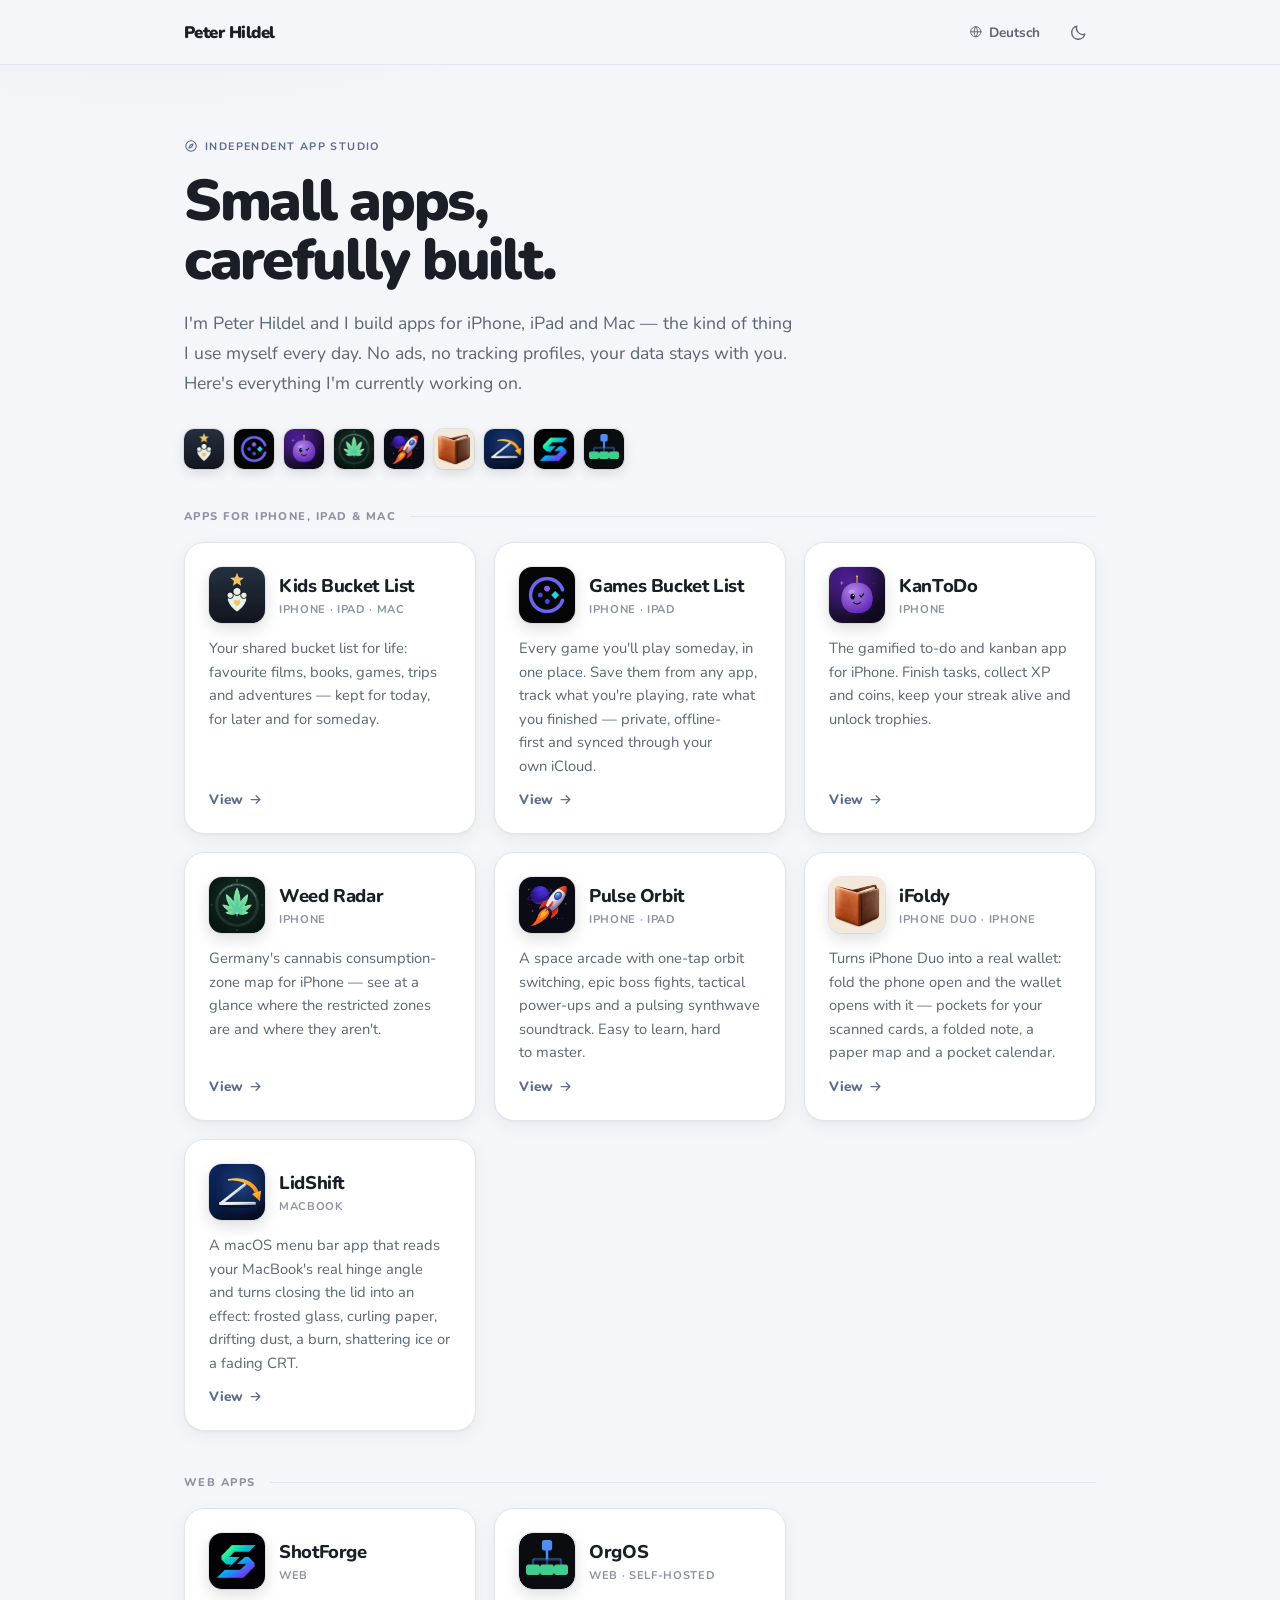
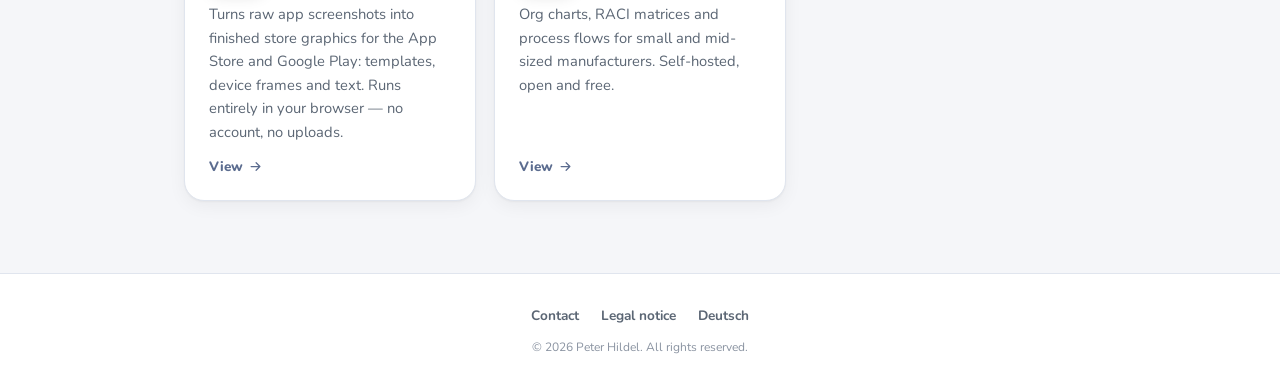
==== commit 18f5bc4d: "Add iFoldy to the app hub iFoldy closes out the iPhone apps, ahead of the macOS one. It has its own " ====
--- a/index-en.html
+++ b/index-en.html
@@ -4,12 +4,12 @@
   <meta charset="UTF-8">
   <meta name="viewport" content="width=device-width, initial-scale=1.0">
   <title>Peter Hildel – Apps for iPhone, iPad and Mac</title>
-  <meta name="description" content="Apps by Peter Hildel: Kids Bucket List, Games Bucket List, KanToDo, Weed Radar, Pulse Orbit, LidShift, ShotForge and OrgOS. Built privacy-first — no ads, no tracking profiles.">
+  <meta name="description" content="Apps by Peter Hildel: Kids Bucket List, Games Bucket List, KanToDo, Weed Radar, Pulse Orbit, iFoldy, LidShift, ShotForge and OrgOS. Built privacy-first — no ads, no tracking profiles.">
   <meta name="theme-color" content="#F5F6F9" media="(prefers-color-scheme: light)">
   <meta name="theme-color" content="#13161B" media="(prefers-color-scheme: dark)">
   <link rel="canonical" href="https://v4ulthunt3r.github.io/index-en.html">
   <meta property="og:title" content="Peter Hildel – Apps for iPhone, iPad and Mac">
-  <meta property="og:description" content="Kids Bucket List, Games Bucket List, KanToDo, Weed Radar, Pulse Orbit, LidShift, ShotForge and OrgOS – all in one place.">
+  <meta property="og:description" content="Kids Bucket List, Games Bucket List, KanToDo, Weed Radar, Pulse Orbit, iFoldy, LidShift, ShotForge and OrgOS – all in one place.">
   <meta property="og:type" content="website">
   <meta property="og:url" content="https://v4ulthunt3r.github.io/index-en.html">
   <script>
@@ -64,9 +64,10 @@
       <img src="assets/icons/kantodo.webp" alt="" width="40" height="40" style="--i:2">
       <img src="assets/icons/weed-radar.webp" alt="" width="40" height="40" style="--i:3">
       <img src="assets/icons/pulse-orbit.webp" alt="" width="40" height="40" style="--i:4">
-      <img src="assets/icons/lidshift.webp" alt="" width="40" height="40" style="--i:5">
-      <img src="assets/icons/shotforge.webp" alt="" width="40" height="40" style="--i:6">
-      <img src="assets/icons/orgos.webp" alt="" width="40" height="40" style="--i:7">
+      <img src="assets/icons/ifoldy.webp" alt="" width="40" height="40" style="--i:5">
+      <img src="assets/icons/lidshift.webp" alt="" width="40" height="40" style="--i:6">
+      <img src="assets/icons/shotforge.webp" alt="" width="40" height="40" style="--i:7">
+      <img src="assets/icons/orgos.webp" alt="" width="40" height="40" style="--i:8">
     </div>
   </header>
 
@@ -145,7 +146,23 @@
             <span class="go">View <svg class="ico"><use href="#i-arrow"/></svg></span>
           </span>
         </a>
-        <a class="card" href="lidshift-website/index.html" style="--i:5">
+        <a class="card" href="https://ifoldy.app/" style="--i:5">
+          <div class="card-head">
+            <img class="app-icon" src="assets/icons/ifoldy.webp" alt="" width="56" height="56">
+            <div>
+              <h3>iFoldy</h3>
+              <span class="platform">iPhone Duo &middot; iPhone</span>
+            </div>
+          </div>
+          <p>Turns iPhone Duo into a real wallet: fold the phone open and the wallet opens
+             with it — pockets for your scanned cards, a folded note, a paper map and a
+             pocket calendar.</p>
+          <span class="meta">
+            <span class="go">View <svg class="ico"><use href="#i-arrow"/></svg></span>
+          </span>
+        </a>
+
+        <a class="card" href="lidshift-website/index.html" style="--i:6">
           <div class="card-head">
             <img class="app-icon" src="assets/icons/lidshift.webp" alt="" width="56" height="56">
             <div>
@@ -166,7 +183,7 @@
     <section class="group" aria-labelledby="g-web">
       <h2 class="group-head" id="g-web">Web apps</h2>
       <div class="grid">
-        <a class="card" href="https://shotforge.studio" style="--i:6">
+        <a class="card" href="https://shotforge.studio" style="--i:7">
           <div class="card-head">
             <img class="app-icon" src="assets/icons/shotforge.webp" alt="" width="56" height="56">
             <div>
@@ -181,7 +198,7 @@
             <span class="go">View <svg class="ico"><use href="#i-arrow"/></svg></span>
           </span>
         </a>
-        <a class="card" href="Org-OS/index.html" style="--i:7">
+        <a class="card" href="Org-OS/index.html" style="--i:8">
           <div class="card-head">
             <img class="app-icon" src="assets/icons/orgos.webp" alt="" width="56" height="56">
             <div>
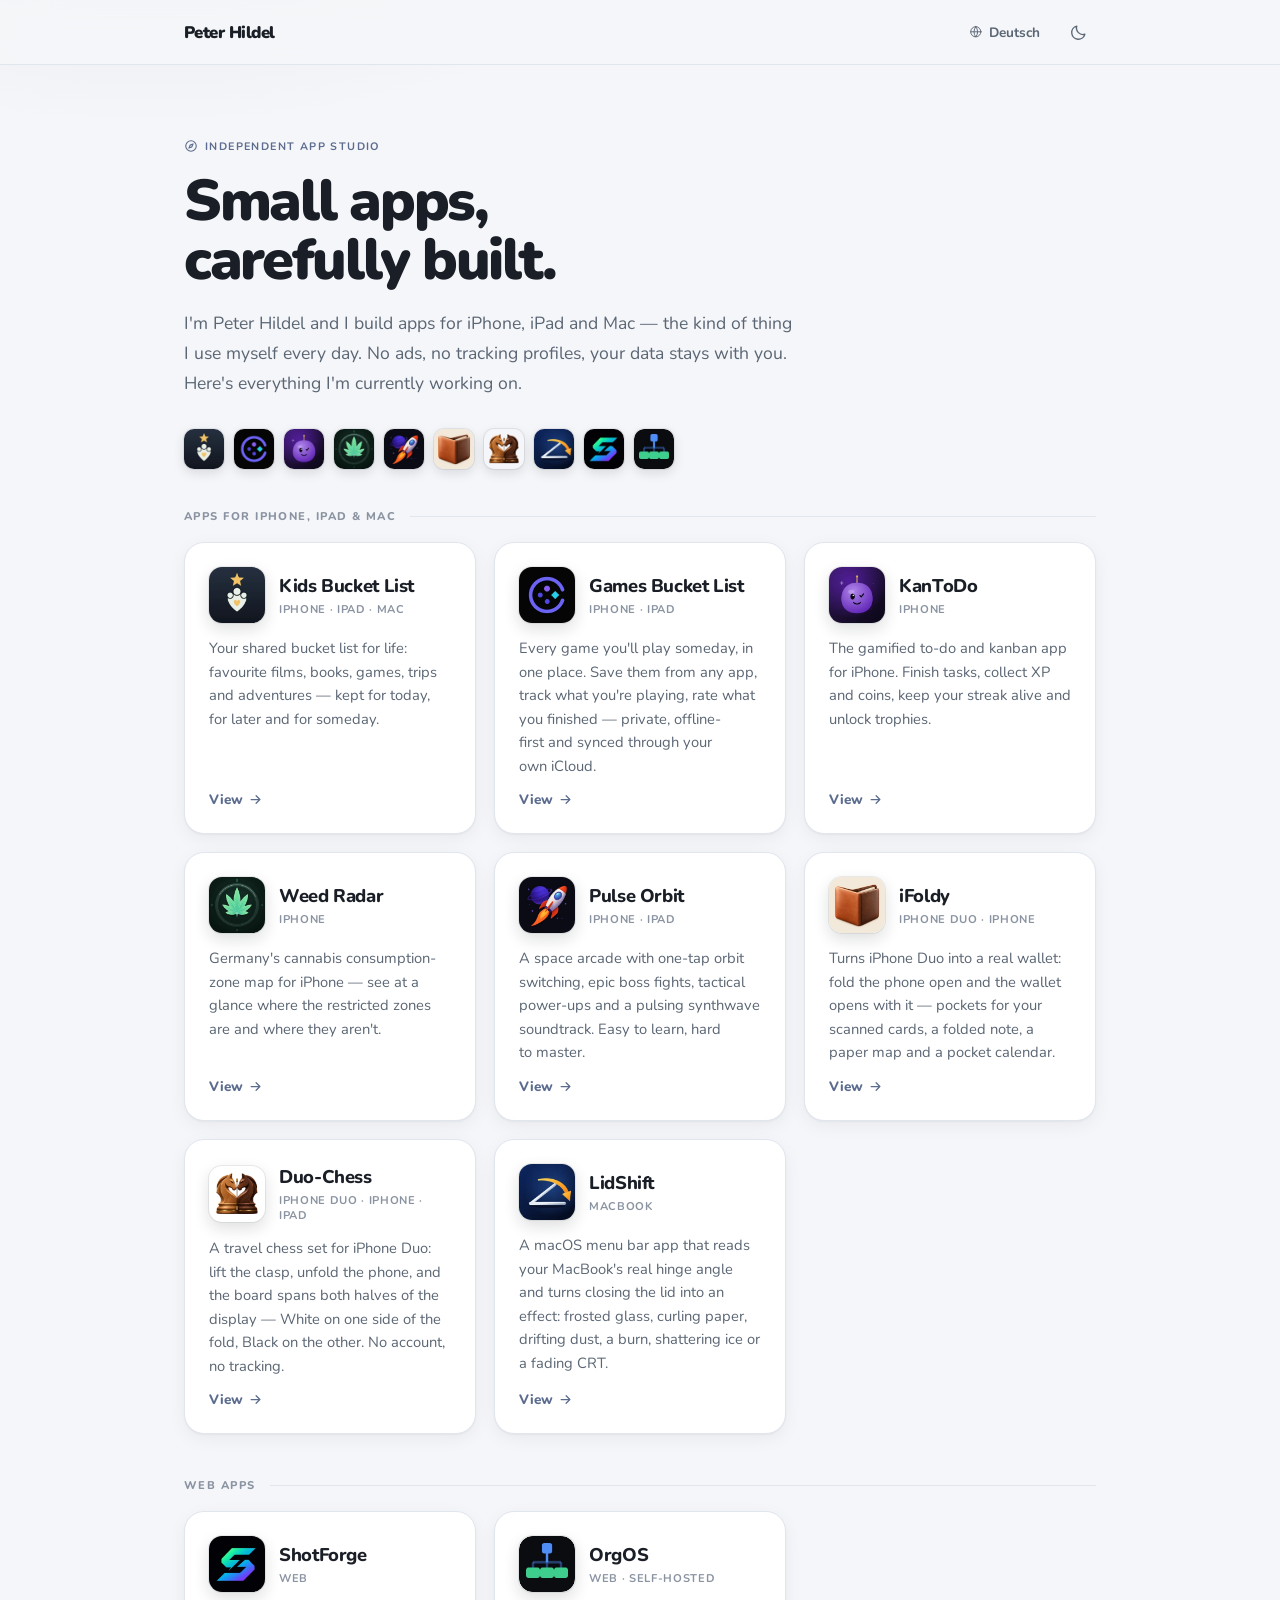
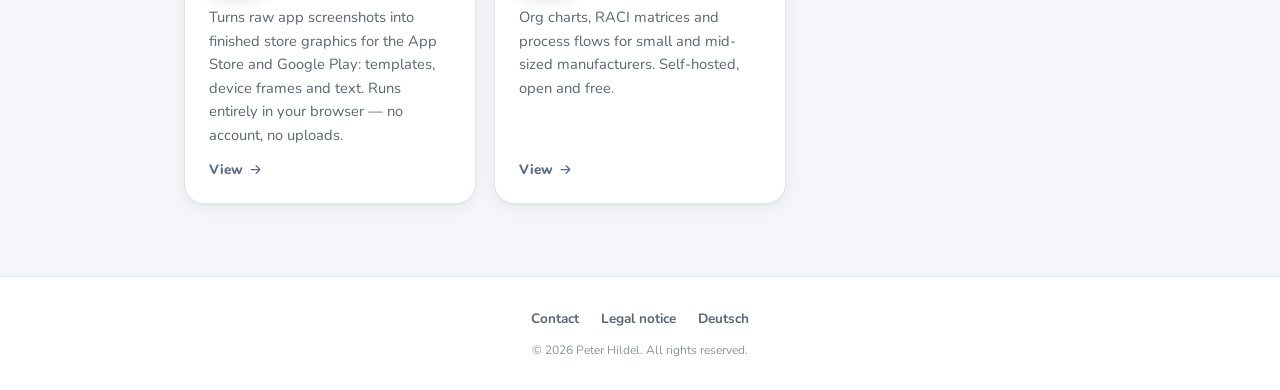
==== commit 0323c8db: "Add Duo-Chess to the app hub Duo-Chess follows iFoldy among the iPhone apps. Its landing page is Eng" ====
--- a/index-en.html
+++ b/index-en.html
@@ -4,12 +4,12 @@
   <meta charset="UTF-8">
   <meta name="viewport" content="width=device-width, initial-scale=1.0">
   <title>Peter Hildel – Apps for iPhone, iPad and Mac</title>
-  <meta name="description" content="Apps by Peter Hildel: Kids Bucket List, Games Bucket List, KanToDo, Weed Radar, Pulse Orbit, iFoldy, LidShift, ShotForge and OrgOS. Built privacy-first — no ads, no tracking profiles.">
+  <meta name="description" content="Apps by Peter Hildel: Kids Bucket List, Games Bucket List, KanToDo, Weed Radar, Pulse Orbit, iFoldy, Duo-Chess, LidShift, ShotForge and OrgOS. Built privacy-first — no ads, no tracking profiles.">
   <meta name="theme-color" content="#F5F6F9" media="(prefers-color-scheme: light)">
   <meta name="theme-color" content="#13161B" media="(prefers-color-scheme: dark)">
   <link rel="canonical" href="https://v4ulthunt3r.github.io/index-en.html">
   <meta property="og:title" content="Peter Hildel – Apps for iPhone, iPad and Mac">
-  <meta property="og:description" content="Kids Bucket List, Games Bucket List, KanToDo, Weed Radar, Pulse Orbit, iFoldy, LidShift, ShotForge and OrgOS – all in one place.">
+  <meta property="og:description" content="Kids Bucket List, Games Bucket List, KanToDo, Weed Radar, Pulse Orbit, iFoldy, Duo-Chess, LidShift, ShotForge and OrgOS – all in one place.">
   <meta property="og:type" content="website">
   <meta property="og:url" content="https://v4ulthunt3r.github.io/index-en.html">
   <script>
@@ -65,9 +65,10 @@
       <img src="assets/icons/weed-radar.webp" alt="" width="40" height="40" style="--i:3">
       <img src="assets/icons/pulse-orbit.webp" alt="" width="40" height="40" style="--i:4">
       <img src="assets/icons/ifoldy.webp" alt="" width="40" height="40" style="--i:5">
-      <img src="assets/icons/lidshift.webp" alt="" width="40" height="40" style="--i:6">
-      <img src="assets/icons/shotforge.webp" alt="" width="40" height="40" style="--i:7">
-      <img src="assets/icons/orgos.webp" alt="" width="40" height="40" style="--i:8">
+      <img src="assets/icons/duo-chess.webp" alt="" width="40" height="40" style="--i:6">
+      <img src="assets/icons/lidshift.webp" alt="" width="40" height="40" style="--i:7">
+      <img src="assets/icons/shotforge.webp" alt="" width="40" height="40" style="--i:8">
+      <img src="assets/icons/orgos.webp" alt="" width="40" height="40" style="--i:9">
     </div>
   </header>
 
@@ -162,7 +163,23 @@
           </span>
         </a>
 
-        <a class="card" href="lidshift-website/index.html" style="--i:6">
+        <a class="card" href="DuoChess/" style="--i:6">
+          <div class="card-head">
+            <img class="app-icon" src="assets/icons/duo-chess.webp" alt="" width="56" height="56">
+            <div>
+              <h3>Duo-Chess</h3>
+              <span class="platform">iPhone Duo &middot; iPhone &middot; iPad</span>
+            </div>
+          </div>
+          <p>A travel chess set for iPhone Duo: lift the clasp, unfold the phone, and the
+             board spans both halves of the display — White on one side of the fold,
+             Black on the other. No account, no tracking.</p>
+          <span class="meta">
+            <span class="go">View <svg class="ico"><use href="#i-arrow"/></svg></span>
+          </span>
+        </a>
+
+        <a class="card" href="lidshift-website/index.html" style="--i:7">
           <div class="card-head">
             <img class="app-icon" src="assets/icons/lidshift.webp" alt="" width="56" height="56">
             <div>
@@ -183,7 +200,7 @@
     <section class="group" aria-labelledby="g-web">
       <h2 class="group-head" id="g-web">Web apps</h2>
       <div class="grid">
-        <a class="card" href="https://shotforge.studio" style="--i:7">
+        <a class="card" href="https://shotforge.studio" style="--i:8">
           <div class="card-head">
             <img class="app-icon" src="assets/icons/shotforge.webp" alt="" width="56" height="56">
             <div>
@@ -198,7 +215,7 @@
             <span class="go">View <svg class="ico"><use href="#i-arrow"/></svg></span>
           </span>
         </a>
-        <a class="card" href="Org-OS/index.html" style="--i:8">
+        <a class="card" href="Org-OS/index.html" style="--i:9">
           <div class="card-head">
             <img class="app-icon" src="assets/icons/orgos.webp" alt="" width="56" height="56">
             <div>
